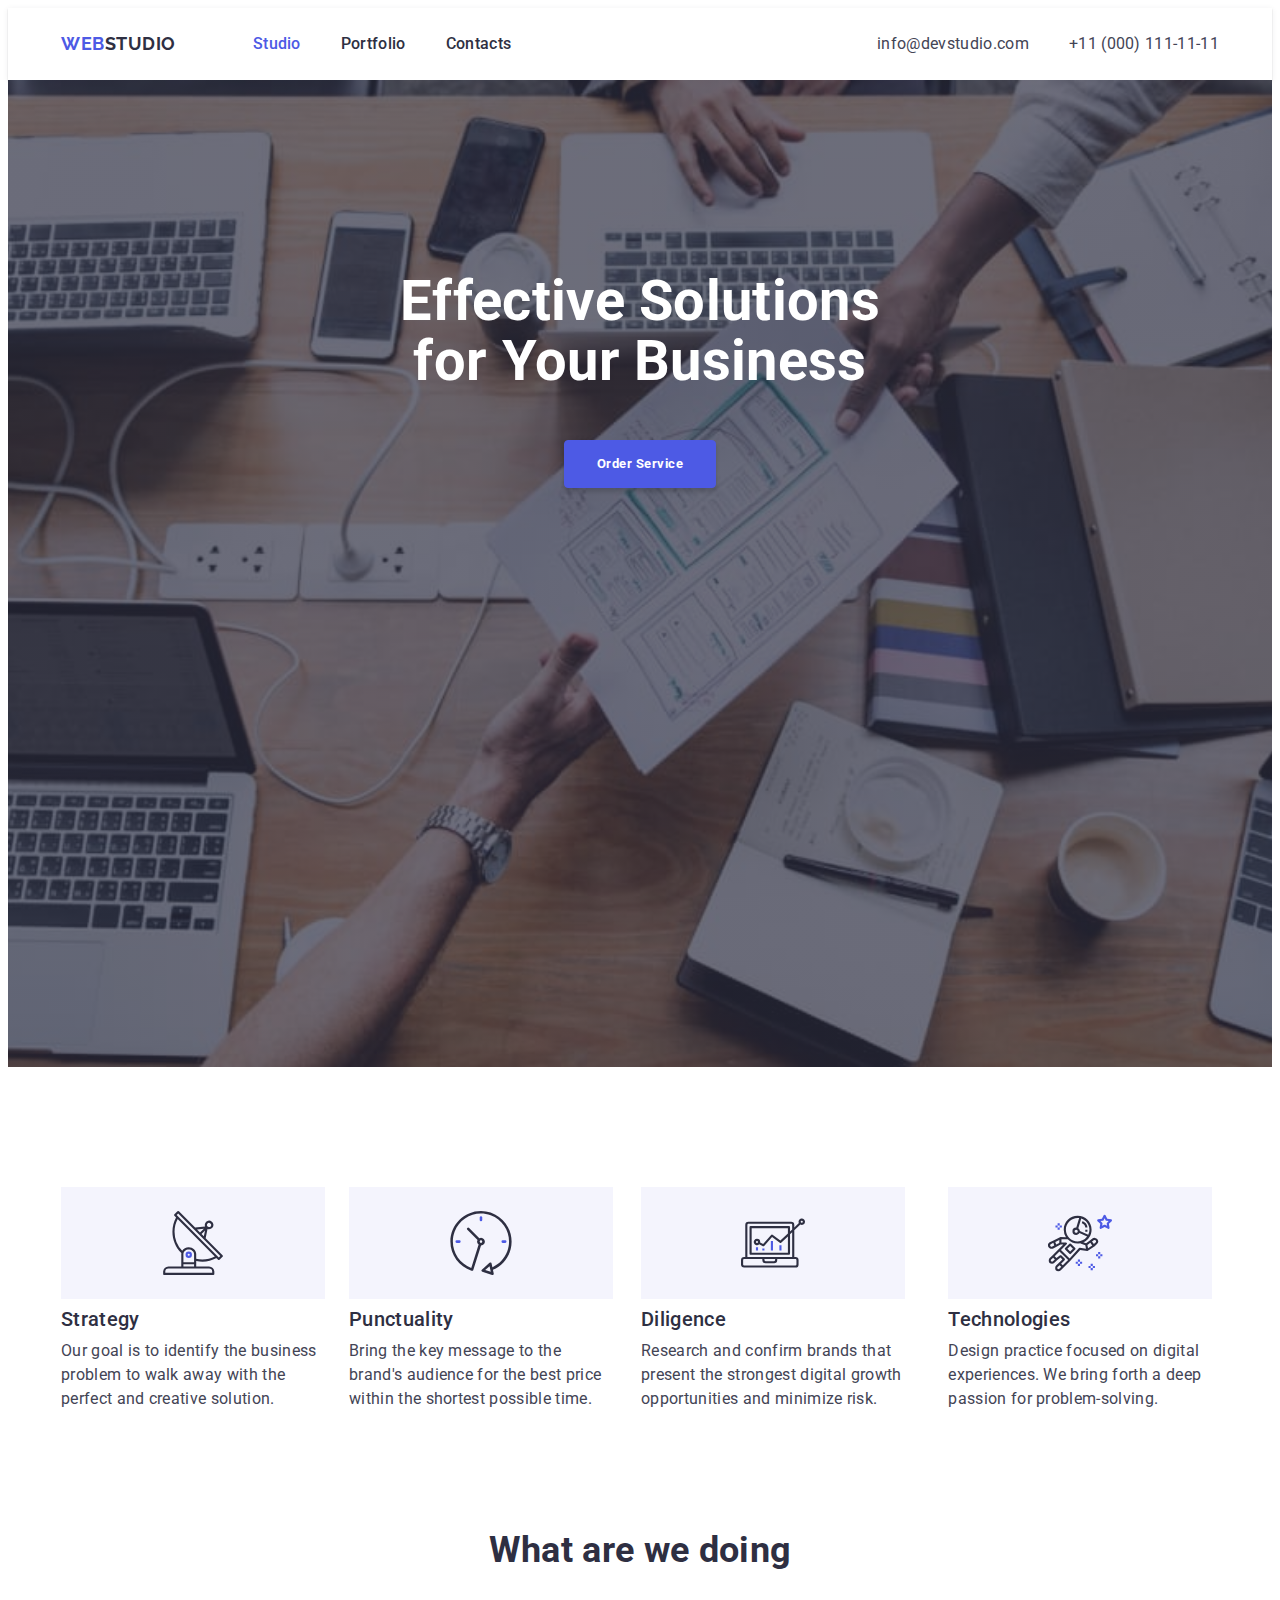
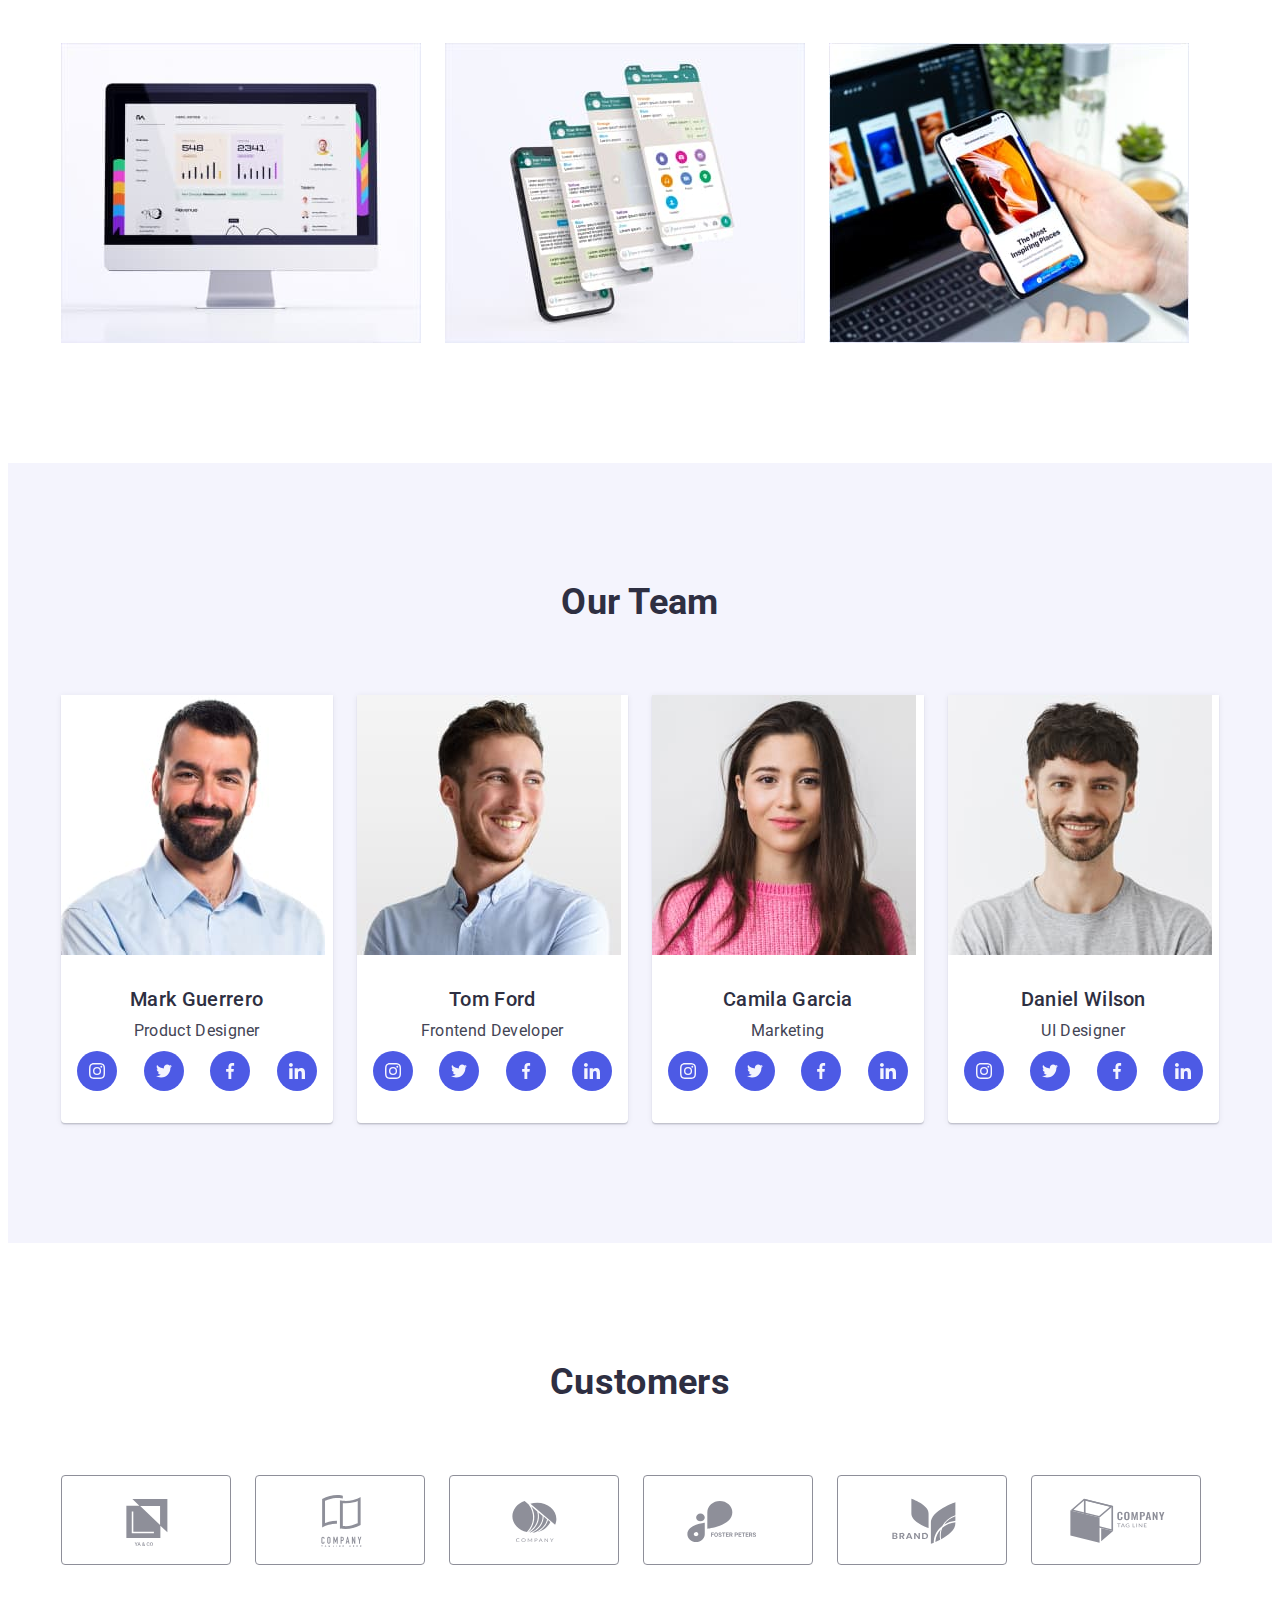
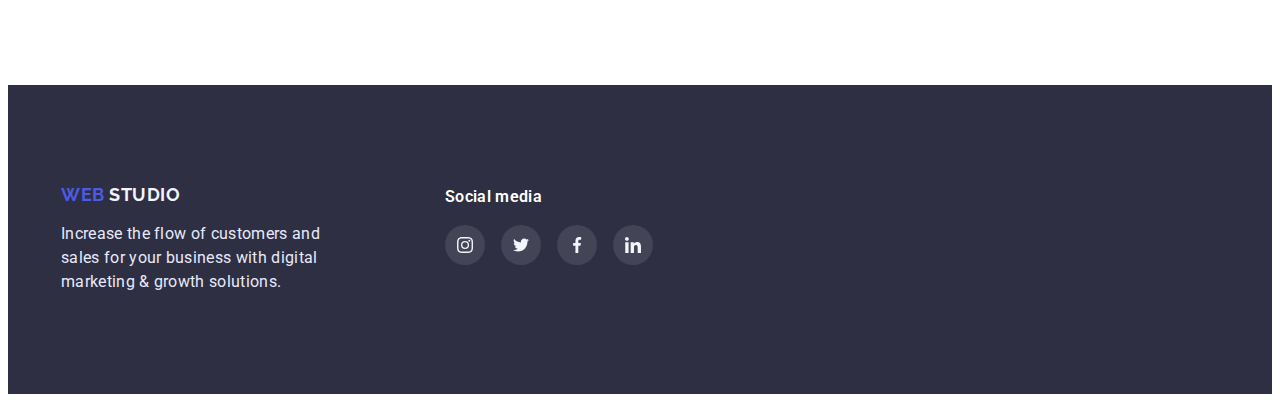
==== index.html @ c9c2a4c0 "Task-4" ====
<!DOCTYPE html>
<html lang="en">
  <head>
    <meta charset="UTF-8" />
    <meta http-equiv="X-UA-Compatible" content="IE=edge" />
    <meta name="viewport" content="width=device-width, initial-scale=1.0" />
    <title>Studio</title>
    <link rel="preconnect" href="https://fonts.googleapis.com" />
    <link rel="preconnect" href="https://fonts.gstatic.com" crossorigin />
    <link
      href="https://fonts.googleapis.com/css2?family=Raleway:wght@700&family=Roboto:wght@400;500;700;900&display=swap"
      rel="stylesheet"
    />
    <link
      rel="stylesheet"
      href="https://cdnjs.cloudflare.com/ajax/libs/modern-normalize/1.1.0/modern-normalize.min.css"
      integrity="sha512-wpPYUAdjBVSE4KJnH1VR1HeZfpl1ub8YT/NKx4PuQ5NmX2tKuGu6U/JRp5y+Y8XG2tV+wKQpNHVUX03MfMFn9Q=="
      crossorigin="anonymous"
      referrerpolicy="no-referrer"
    />
    <link rel="stylesheet" href="./css/styles.css" />
  </head>

  <body>
    <header class="header">
      <div class="container nav">
        <a class="logo" href="./index.html"
          ><span class="logo-web">WEB</span>STUDIO</a
        >

        <nav>
          <ul class="nav-list list">
            <li class="nav-list-item ">
              <a class="nav-link link current" href="./index.html">Studio</a>
            </li>
            <li class="nav-list-item">
              <a class="nav-link link" href="./portfolio.html">Portfolio</a>
            </li>
            <li class="nav-list-item">
              <a class="nav-link link" href="#">Contacts</a>
            </li>
          </ul>
        </nav>

        <ul class="contact-list list">
          <li class="contact-list-item">
            <a class="contact-link link" href="mailto:info@devstudio.com"
              >info@devstudio.com</a
            >
          </li>
          <li class="contact-list-item">
            <a class="contact-link link" href="tel:+110001111111"
              >+11 (000) 111-11-11</a
            >
          </li>
        </ul>
      </div>
    </header>

    <main>
      <!--Hero-->
      <section class="hero overlay">
        <h1 class="hero-title">Effective Solutions for Your Business</h1>
        <button class="hero-button" type="button">Order Service</button>
      </section>

      <!-- Features -->

      <section class="section features">
        <div class="container">
          <h2 class="section-title visually-hidden">Features</h2>
          <ul class="feature-list list">
            <li class="feature-list-item">
              <div class="feature-icon">
                <svg width="64" height="64">
                  <use href="./images/icons.svg#icon-antenna"></use>
                </svg>
              </div>

              <h3 class="feature-title">Strategy</h3>
              <p class="feature-text">
                Our goal is to identify the business problem to walk away with
                the perfect and creative solution.
              </p>
            </li>
            <li class="feature-list-item">
              <div class="feature-icon">
                <svg width="64" height="64">
                  <use href="./images/icons.svg#icon-clock"></use>
                </svg>
              </div>

              <h3 class="feature-title">Punctuality</h3>
              <p class="feature-text">
                Bring the key message to the brand's audience for the best price
                within the shortest possible time.
              </p>
            </li>
            <li class="feature-list-item">
              <div class="feature-icon">
                <svg width="64" height="64">
                  <use href="./images/icons.svg#icon-diagram"></use>
                </svg>
              </div>
              <h3 class="feature-title">Diligence</h3>
              <p class="feature-text">
                Research and confirm brands that present the strongest digital
                growth opportunities and minimize risk.
              </p>
            </li>
            <li class="feature-list-item">
              <div class="feature-icon">
                <svg width="64" height="64">
                  <use href="./images/icons.svg#icon-astronaut"></use>
                </svg>
              </div>
              <h3 class="feature-title">Technologies</h3>
              <p class="feature-text">
                Design practice focused on digital experiences. We bring forth a
                deep passion for problem-solving.
              </p>
            </li>
          </ul>
        </div>
      </section>

      <!-- Work -->

      <section class="section-no-pudding">
        <div class="container">
          <h2 class="section-title">What are we doing</h2>
          <ul class="list work-list">
            <li class="project-list-item">
              <img
                src="./images/computer.jpg"
                alt="computer monitor"
                width="360"
              />
            </li>
            <li class="project-list-item">
              <img
                src="./images/phone.jpg"
                alt="website pages on mobile phohe"
                width="360"
              />
            </li>

            <li class="project-list-item">
              <img
                src="./images/testing.jpg"
                alt="testing website on mobile phone"
                width="360"
              />
            </li>
          </ul>
        </div>
      </section>

      <!-- Team -->

      <section class="section team-bg">
        <div class="container">
          <h2 class="section-title">Our Team</h2>
          <ul class="list employee-list">
            <li class="employee-list-item">
              <img
                class="employee-photo"
                src="./images/mark.jpg"
                alt="Mark Guerrero"
                width="264"
              />
              <div class="card-text">
                <h3 class="employee-name">Mark Guerrero</h3>
                <p class="work-position">Product Designer</p>

                <ul class="employee-sm-list list">
                  <li class="employee-sm-item">
                    <a class="employee-sm-link" href="#" target="_blank", rel="noopener noreferrer">
                      <svg class="employee-sm-icon" width="16" height="16" >
                        <use
                          href="./images/icons.svg#icon-instagram"
                        ></use>
                      </svg>
                    </a>
                  </li>
                  <li class="employee-sm-item">
                    <a class="employee-sm-link" href="#" target="_blank", rel="noopener noreferrer">
                      <svg class="employee-sm-icon" width="16" height="16">
                        <use href="./images/icons.svg#icon-twitter"></use>
                      </svg>
                    </a>
                  </li>
                  <li class="employee-sm-item">
                    <a class="employee-sm-link" href="#" target="_blank", rel="noopener noreferrer">
                      <svg class="employee-sm-icon"  width="16" height="16">
                        <use
                          href="./images/icons.svg#icon-facebook"
                        ></use>
                      </svg>
                    </a>
                  </li>
                  <li class="employee-sm-item">
                    <a class="employee-sm-link" href="#" target="_blank", rel="noopener noreferrer">
                      <svg class="employee-sm-icon" width="16" height="16">
                        <use
                          href="./images/icons.svg#icon-linkedin"
                        ></use>
                      </svg>
                    </a>
                  </li>
                </ul>
              </div>
            </li>

            <li class="employee-list-item">
              <img
                class="employee-photo"
                src="./images/tom.jpg"
                alt="Tom Ford"
                width="264"
              />
              <div class="card-text">
                <h3 class="employee-name">Tom Ford</h3>
                <p class="work-position">Frontend Developer</p>

                <ul class="employee-sm-list list">
                  <li class="employee-sm-item">
                    <a class="employee-sm-link" href="#" target="_blank", rel="noopener noreferrer">
                      <svg class="employee-sm-icon" width="16" height="16" >
                        <use
                          href="./images/icons.svg#icon-instagram"
                        ></use>
                      </svg>
                    </a>
                  </li>
                  <li class="employee-sm-item">
                    <a class="employee-sm-link" href="#" target="_blank", rel="noopener noreferrer">
                      <svg class="employee-sm-icon" width="16" height="16">
                        <use href="./images/icons.svg#icon-twitter"></use>
                      </svg>
                    </a>
                  </li>
                  <li class="employee-sm-item">
                    <a class="employee-sm-link" href="#" target="_blank", rel="noopener noreferrer">
                      <svg class="employee-sm-icon" width="16" height="16" >
                        <use
                          href="./images/icons.svg#icon-facebook"
                        ></use>
                      </svg>
                    </a>
                  </li>
                  <li class="employee-sm-item">
                    <a class="employee-sm-link" href="#" target="_blank", rel="noopener noreferrer">
                      <svg class="employee-sm-icon" width="16" height="16">
                        <use
                          href="./images/icons.svg#icon-linkedin"
                        ></use>
                      </svg>
                    </a>
                  </li>
                </ul>
              </div>
            </li>

            <li class="employee-list-item">
              <img
                class="employee-photo"
                src="./images/camila.jpg"
                alt="Camila Garcia"
                width="264"
              />
              <div class="card-text">
                <h3 class="employee-name">Camila Garcia</h3>
                <p class="work-position">Marketing</p>

                <ul class="employee-sm-list list">
                  <li class="employee-sm-item">
                    <a class="employee-sm-link" href="#" target="_blank", rel="noopener noreferrer">
                      <svg class="employee-sm-icon" width="16" height="16" >
                        <use
                          href="./images/icons.svg#icon-instagram"
                        ></use>
                      </svg>
                    </a>
                  </li>
                  <li class="employee-sm-item">
                    <a class="employee-sm-link" href="#" target="_blank", rel="noopener noreferrer">
                      <svg class="employee-sm-icon" width="16" height="16">
                        <use href="./images/icons.svg#icon-twitter"></use>
                      </svg>
                    </a>
                  </li>
                  <li class="employee-sm-item">
                    <a class="employee-sm-link" href="#" target="_blank", rel="noopener noreferrer">
                      <svg class="employee-sm-icon"  width="16" height="16">
                        <use
                          href="./images/icons.svg#icon-facebook"
                        ></use>
                      </svg>
                    </a>
                  </li>
                  <li class="employee-sm-item">
                    <a class="employee-sm-link" href="#" target="_blank", rel="noopener noreferrer">
                      <svg class="employee-sm-icon" width="16" height="16">
                        <use
                          href="./images/icons.svg#icon-linkedin"
                        ></use>
                      </svg>
                    </a>
                  </li>
                </ul>
              </div>
            </li>

            <li class="employee-list-item">
              <img
                class="employee-photo"
                src="./images/daniel.jpg"
                alt="Daniel Wilson"
                width="264"
              />
              <div class="card-text">
                <h3 class="employee-name">Daniel Wilson</h3>
                <p class="work-position">UI Designer</p>

                <ul class="employee-sm-list list">
                  <li class="employee-sm-item">
                    <a class="employee-sm-link" href="#" target="_blank", rel="noopener noreferrer">
                      <svg class="employee-sm-icon" width="16" height="16">
                        <use
                          href="./images/icons.svg#icon-instagram"
                        ></use>
                      </svg>
                    </a>
                  </li>
                  <li class="employee-sm-item">
                    <a class="employee-sm-link" href="#" target="_blank", rel="noopener noreferrer">
                      <svg class="employee-sm-icon" width="16" height="16">
                        <use href="./images/icons.svg#icon-twitter"></use>
                      </svg>
                    </a>
                  </li>
                  <li class="employee-sm-item">
                    <a class="employee-sm-link" href="#" target="_blank", rel="noopener noreferrer">
                      <svg class="employee-sm-icon" width="16" height="16">
                        <use
                          href="./images/icons.svg#icon-facebook"
                        ></use>
                      </svg>
                    </a>
                  </li>
                  <li class="employee-sm-item">
                    <a class="employee-sm-link" href="#" target="_blank", rel="noopener noreferrer">
                      <svg class="employee-sm-icon" width="16" height="16">
                        <use
                          href="./images/icons.svg#icon-linkedin"
                        ></use>
                      </svg>
                    </a>
                  </li>
                </ul>
              </div>
            </li>
          </ul>
        </div>
      </section>

      <!-- Customers -->

      <section class="section">
        <div class="container">
          <h2 class="section-title">Customers</h2>

          <ul class="customers-list list">
            <li class="customers-list-item customer-one">
              <a class="customers-link link" href="#">
                <svg class="customers-icon" width="104" height="56">
                  <use href="./images/icons.svg#icon-logoyaco"></use>
                </svg>
              </a>
            </li>
            <li class="customers-list-item customer-two">
              <a class="customers-link link" href="#">
                <svg class="customers-icon" width="104" height="56">
                  <use href="./images/icons.svg#icon-logotagline"></use>
                </svg>
              </a>
            </li>
            <li class="customers-list-item customer-three">
              <a class="customers-link link" href="#">
                <svg class="customers-icon" width="104" height="56">
                  <use href="./images/icons.svg#icon-logocompany"></use>
                </svg>
              </a>
            </li>
            <li class="customers-list-item customer-four">
              <a class="customers-link link" href="#">
                <svg class="customers-icon" width="104" height="56">
                  <use href="./images/icons.svg#icon-logofoster"></use>
                </svg>
              </a>
            </li>
            <li class="customers-list-item customer-five">
              <a class="customers-link link" href="#">
                <svg class="customers-icon" width="104" height="56">
                  <use href="./images/icons.svg#icon-logobrand"></use>
                </svg>
              </a>
            </li>
            <li class="customers-list-item customer-six">
              <a class="customers-link link" href="#">
                <svg class="customers-icon" width="104" height="56">
                  <use href="./images/icons.svg#icon-logocomtag"></use>
                </svg>
              </a>
            </li>
          </ul>
        </div>
      </section>
    </main>

    <!-- Footer -->

    <footer class="footer-section">
      <div class="container footer">
        <div class="footer-main-side">
          <a class="logo footer-logo" href="./index.html">
            <span class="logo-web">WEB</span> STUDIO</a
          >
          <p class="footer-text">
            Increase the flow of customers and sales for your business with
            digital marketing &#x26; growth solutions.
          </p>
        </div>

        <div>
          <p class="footer-sm-title">Social media</p>

          <ul class="footer-sm-list list">
            <li class="footer-sm">
              <a class="footer-sm-link link" href="#" target="_blank", rel="noopener noreferrer">
                <svg class="footer-sm-icon" width="16" height="16" >
                  <use
                    href="./images/icons.svg#icon-instagram"
                  ></use>
                </svg>
              </a>
            </li>
            <li class="footer-sm">
              <a class="footer-sm-link link" href="#" target="_blank", rel="noopener noreferrer">
                <svg class="footer-sm-icon" width="16" height="16">
                  <use href="./images/icons.svg#icon-twitter"></use>
                </svg>
              </a>
            </li>
            <li class="footer-sm">
              <a class="footer-sm-link link" href="#" target="_blank", rel="noopener noreferrer">
                <svg class="footer-sm-icon" width="16" height="16" >
                  <use
                    href="./images/icons.svg#icon-facebook"
                  ></use>
                </svg>
              </a>
            </li>
            <li class="footer-sm">
              <a class="footer-sm-link link" href="#" target="_blank", rel="noopener noreferrer">
                <svg class="footer-sm-icon" width="16" height="16">
                  <use
                    href="./images/icons.svg#icon-linkedin"
                  ></use>
                </svg>
              </a>
            </li>
          </ul>
        </div>
      </div>
    </footer>
  </body>
</html>
---- css/styles.css ----
.visually-hidden {
  position: absolute;
  width: 1px;
  height: 1px;
  margin: -1px;
  border: 0;
  padding: 0;

  white-space: nowrap;
  clip-path: inset(100%);
  clip: rect(0 0 0 0);
  overflow: hidden;
}
:root {
  --color-background-primary: #ffffff;
  --color-bg-hero-footer: #2e2f42;
  --color-bg-secondary: #f4f4fd;
  --color-logo-main: #2e2f42;
  --color-logo-secondary: #f4f4fd;
  --color-accent: #4d5ae5;
  --color-accent-active: #404bbf;
  --color-portfolio-button: #f4f4fd;
  --color-portfolio-button-border: #e7e9fc;
  --color-text-main: #434455;
  --color-text-invert: #fff;
  --color-headings: #2e2f42;
  --color-hero-title: #fff;
  --color-text-footer: #e7e9fc;
  --color-icon: #8e8f99;
  --color-sm-hover: #31D0AA;
  --card-shadow: 0px 1px 6px rgba(46, 47, 66, 0.08);
  --filer-btn-hover-shadow: 0px 3px 1px rgba(0, 0, 0, 0.1),
    0px 2px 1px rgba(0, 0, 0, 0.08), 0px 2px 2px rgba(0, 0, 0, 0.12);
  --main-shadow: 0px 1px 6px rgba(46, 47, 66, 0.08),
    0px 1px 1px rgba(46, 47, 66, 0.16), 0px 2px 1px rgba(46, 47, 66, 0.08);

  /* --primary-brand: #4D5AE5; IRIS
--dark:#2E2F42; NAVY BLUE
--success:#31D0AA;*GREEN
--text: #434455; SLATE
--subtle-text: #8E8F99; LIGHT SLATE
--accent: #E7E9FC; cornflower
--light: #F4F4FD; CLOUD */
}

body {
  background-color: var(--color-background-primary);
  color: var(--color-text-main);

  font-family: "Roboto", sans-serif;
  font-size: 16px;
  letter-spacing: 0.02em;
}
h1,
h2,
h3,
h4,
p,
ul {
  margin: 0;
  padding: 0;
}
img {
  display: block;
}
.list {
  list-style: none;
}
.link {
  text-decoration: none;
}
.container {
  margin-left: auto;
  margin-right: auto;
  width: 1158px;
  padding-left: 15px;
  padding-right: 15px;

  /* outline: 2px solid red;; */
}
.section {
  padding-top: 120px;
  padding-bottom: 120px;
}
.section-no-pudding {
  padding-top: 0;
  padding-bottom: 120px;
}

/* ___________________HEADER____________________ */
.header {
  box-shadow: var(--main-shadow);
}
.logo {
  display: block;

  text-decoration: none;
  text-transform: uppercase;
  font-family: "Raleway", sans-serif;
  color: var(--color-logo-main);
  font-weight: 700;
  font-size: 18px;
  line-height: 1.33;
  letter-spacing: 0.03em;
}
.logo-web {
  color: var(--color-accent);
}
/* ____________________NAV_____________________ */
.nav {
  display: flex;
  align-items: center;
}
.nav-list {
  display: flex;
  margin-left: 77px;
}
.contact-list {
  display: flex;
  margin-left: auto;
}
.nav-link,
.contact-link,
.logo {
  padding-top: 24px;
  padding-bottom: 24px;
}
.nav-list-item + .nav-list-item,
.contact-list-item + .contact-list-item {
  margin-left: 40px;
}
.nav-link {
  display: block;

  font-weight: 500;
  line-height: 1.5;
  letter-spacing: 0.02em;

  color: var(--color-logo-main);
}
.nav-link:hover,
.nav-link:focus {
  color: var(--color-text-main);
}
.nav-link:active {
  color: var(--color-accent);
}

.contact-link {
  display: block;

  color: var(--color-text-main);
  line-height: 1.5;
}
.contact-link:hover,
.contact-link:focus {
  color: var(--color-accent);
}
.current {
  color: var(--color-accent);
}
/*___________________HERO_____________________*/
.hero {
  /* background-color: var(--color-bg-hero-footer); */
  text-align: center;
  padding-top: 192px;
  padding-bottom: 192px;
}
.overlay {
  max-width: 1440px;
  min-height: 603px;
  margin-left: auto;
  margin-right: auto;
  background-image: linear-gradient(
      to right,
      rgba(46, 47, 66, 0.7),
      rgba(46, 47, 66, 0.7)
    ),
    url(../images/herobg.jpg);
  background-size: cover;
  background-repeat: no-repeat;
  background-position: center;
}

.hero-title {
  margin-bottom: 48px;
  max-width: 492px;
  margin-right: auto;
  margin-left: auto;

  color: var(--color-hero-title);
  font-weight: 700;
  font-size: 56px;
  line-height: 1.07;
}
.hero-button {
  display: inline-block;
  padding: 16px 32px;
  min-width: 106px;
  border-radius: 4px;
  border: 1px solid var(--color-accent);

  font-family: "Roboto", sans-serif;
  font-weight: 700;
  line-height: 1.07;
  letter-spacing: 0.04em;

  background-color: var(--color-accent);
  color: var(--color-text-invert);

  box-shadow: 0px 4px 4px rgba(0, 0, 0, 0.15);

  cursor: pointer;
}

.hero-button:hover {
  box-shadow: var(--main-shadow);
}
.hero-button:active {
  background-color: var(--color-accent-active);
  border: 1px solid var(--color-accent-active);
}

/*__________________FEATURES________________________*/

.section-title {
  margin-bottom: 72px;

  font-size: 36px;
  line-height: 1.11;
  text-align: center;

  color: var(--color-headings);
}
.feature-title,
.employee-name,
.project-name {
  margin-bottom: 8px;

  font-size: 20px;
  font-weight: 500;
  line-height: 1.2;
  color: var(--color-headings);
}
.feature-text,
.work-position,
.project-type {
  line-height: 1.5;
  margin-bottom: 0;
}
.feature-list {
  display: flex;
}
.feature-list-item:not(:last-child) {
  margin-right: 24px;
}

.feature-icon {
  display: flex;
  background-color: var(--color-bg-secondary);
  height: 112px;
  width: 264px;
  justify-content: center;
  align-items: center;
  margin-bottom: 8px;
}

/* _____________________________WORK_____________________________ */

.work-list {
  display: flex;
  margin-left: auto;
  margin-right: auto;
}
.project-list-item:not(:last-child) {
  margin-right: 24px;
}

/*_____________________________OUR TEAM_____________________________*/

.team-bg {
  background-color: var(--color-bg-secondary);
}
.employee-list-item {
  background-color: var(--color-background-primary);
  margin-left: 24px;

  box-shadow: var(--main-shadow);
  border-radius: 0px 0px 4px 4px;
  overflow: hidden;
}
.employee-list {
  display: flex;
  flex-wrap: wrap;

  margin-top: -48px;
  margin-left: -24px;
}
.employee-list-item {
  flex-basis: calc(100% / 4 - 24px);
  margin-top: 48px;
  margin-left: 24px;
}
.employee-photo {
  display: block;
  max-width: 100%;
  height: auto;
}
.card-text {
  text-align: center;
  padding-top: 32px;
}
.work-position {
  margin-bottom: 8px;
}
.employee-sm-list {
  padding-left: 16px;
  padding-right: 16px;
  padding-bottom: 32px;
  display: flex;
  justify-content: space-between;
}

.employee-sm-link {
  display: flex;
  width: 40px;
  height: 40px;
  background-color: var(--color-accent);
  border-radius: 50%;
  background-repeat: no-repeat;
  justify-content: center;
  align-items: center;
}


/*__________________________CUSTOMERS_____________________________*/

.customers-list {
  display: flex;
  flex-wrap: wrap;
  margin-left: -24px;
  margin-top: -24px;
}
.customers-list-item {
  flex-basis: (100% / 6 - 24px);
  margin-left: 24px;
  margin-top: 24px;
}
.customers-link {
  display: flex;
  width: 168px;
  height: 88px;
  justify-content: center;
  align-items: center;
  fill: var(--color-icon);
  border: 1px solid var(--color-icon);
  border-radius: 4px;
}
.customers-link:hover {
  border: 1px solid var(--color-accent);

}
.customers-link:hover .customers-icon {
  fill: var(--color-accent);
}

/*_____________________________FOOTER_____________________________*/
.footer-section {
  background-color: var(--color-bg-hero-footer);
  padding-top: 100px;
  padding-bottom: 100px;
}
.footer {
  display: flex;
}
.footer-main-side {
  margin-right: 120px;
}
.footer-logo {
  display: inline-block;
  padding-top: 0;
  padding-bottom: 0;
  margin-bottom: 16px;

  color: var(--color-logo-secondary);
  line-height: 1.16;
}
.footer-text {
  width: 264px;
  color: var(--color-text-footer);
  line-height: 1.5;
}
.footer-sm-title {
  margin-bottom: 16px;

  font-weight: 600;
  line-height: 1.5;
  color: var(--color-text-invert);
}
.footer-sm-list {
  display: flex;
  gap: 16px;
}
.footer-sm-link {
    display: flex;
  height: 40px;
  width: 40px;
  background-color: rgba(255, 255, 255, 0.1);

  justify-content: center;
  align-items: center;

  border-radius: 50%;
}
.footer-sm-link:hover,
.footer-sm-link:focus {
  background-color: var(--color-sm-hover);
  fill:#404bbf
}
.footer-sm-icon {
  fill: currentColor;
}

/* _____________________________PORTFOLIO_____________________________*/

.project-filter {
  display: flex;
  justify-content: center;
  margin-bottom: 72px;
}

.project-filter-button {
  display: inline-block;
  padding: 12px 24px;
  text-align: center;

  font-family: "Roboto", sans-serif;
  font-size: 16px;
  font-weight: 500;
  line-height: 1.5;

  border-radius: 4px;
  border: 1px solid var(--color-portfolio-button-border);
  background-color: var(--color-portfolio-button);
  color: var(--color-accent);

  cursor: pointer;
}
.project-filter-button:hover,
.project-filter-button:focus {
  background-color: var(--color-accent);
  color: var(--color-text-invert);
  border: 1px solid var(--color-accent);

  box-shadow: var(--filer-btn-hover-shadow);
}
.filter-list-item + .filter-list-item {
  margin-left: 24px;
}

.card-set {
  display: flex;
  flex-wrap: wrap;
  margin-top: -48px;
  margin-left: -24px;
}
.card-item {
  flex-basis: calc(100% / 3 - 24px);
  margin-top: 48px;
  margin-left: 24px;

  background-color: var(--color-background-primary);
}
.project-card {
  display: block;
  box-shadow: var(--card-shadow);
}
.project-card:hover,
.project-card:focus {
  box-shadow: var(--main-shadow);
}
.card-thumb img {
  max-width: 100%;
  height: auto;
}
.card-content {
  padding-top: 32px;
  padding-bottom: 32px;
  padding-left: 16px;

  border: 0.5px solid var(--color-portfolio-button);
  border-top: transparent;
}

.project-name {
  text-decoration: none;
}
.project-type {
  color: var(--color-text-main);
}
.portfolio-section {
  padding-top: 96px;
  padding-bottom: 120px;
}
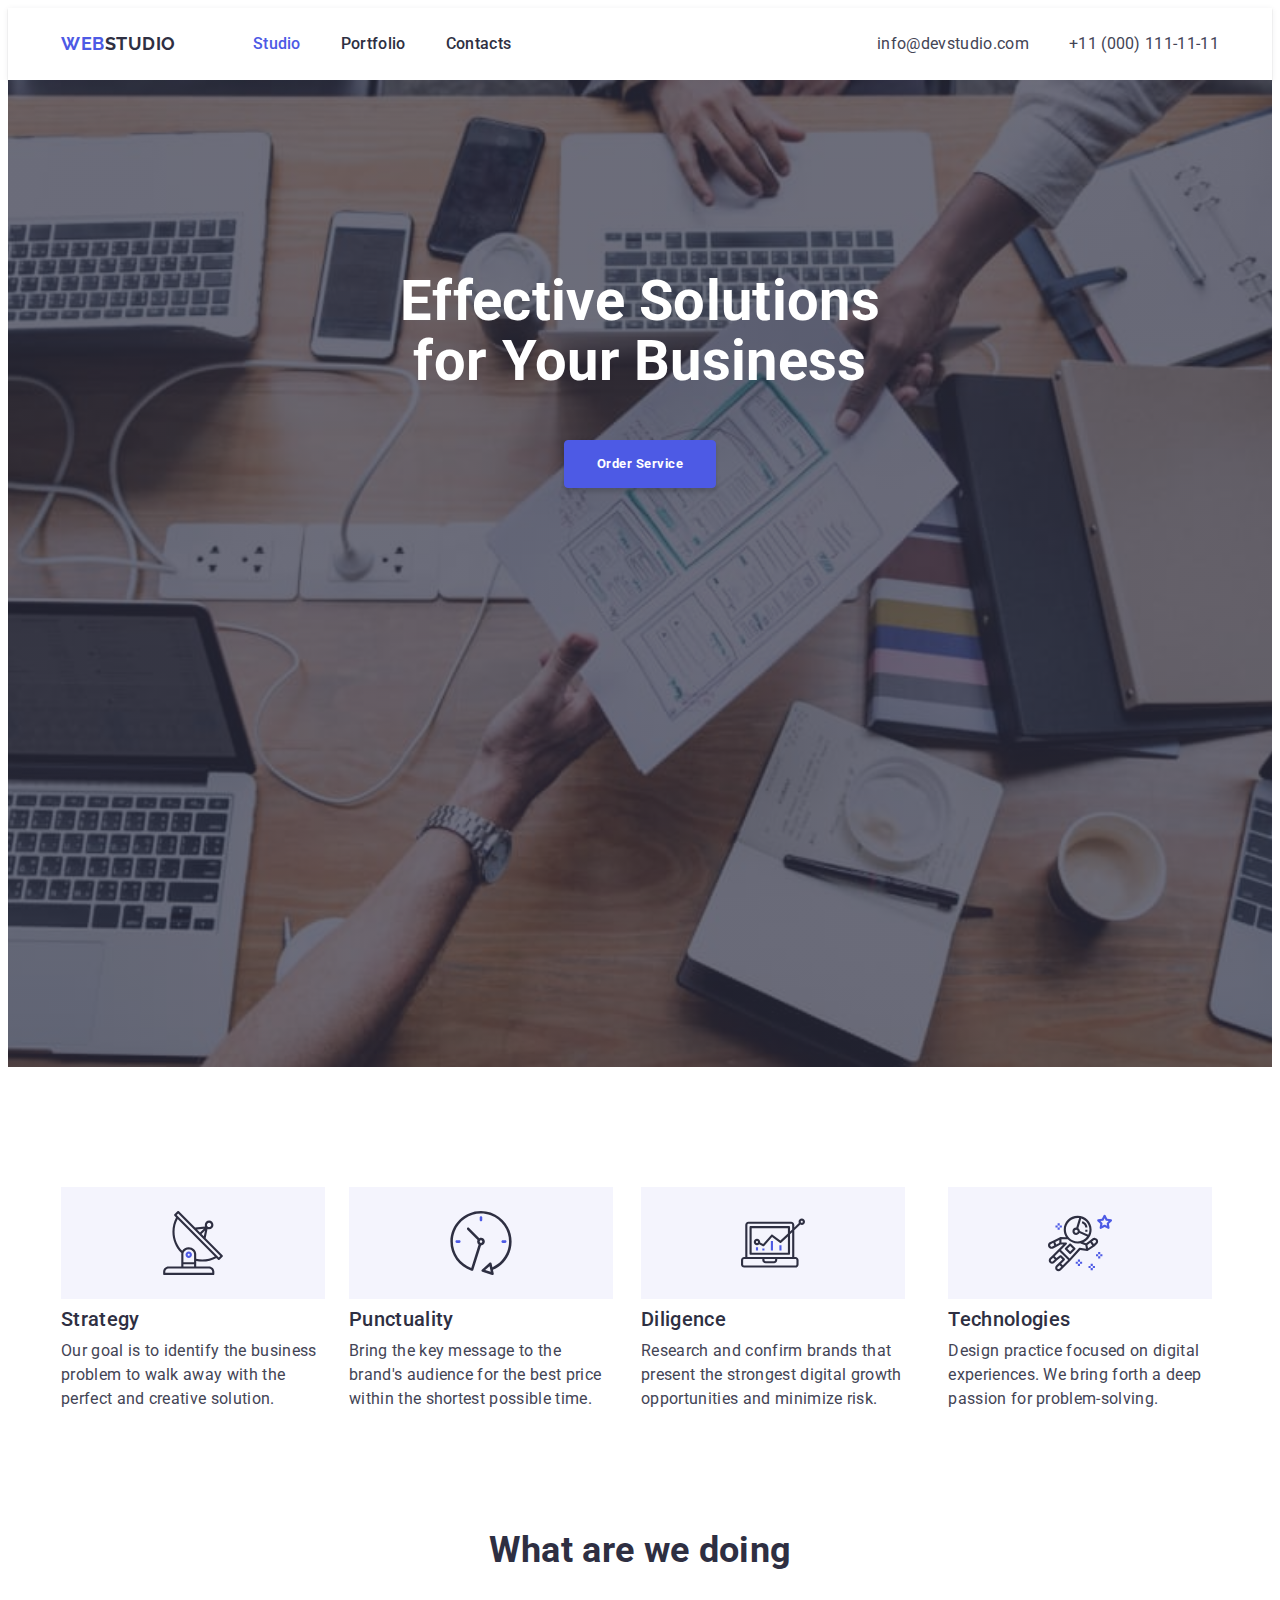
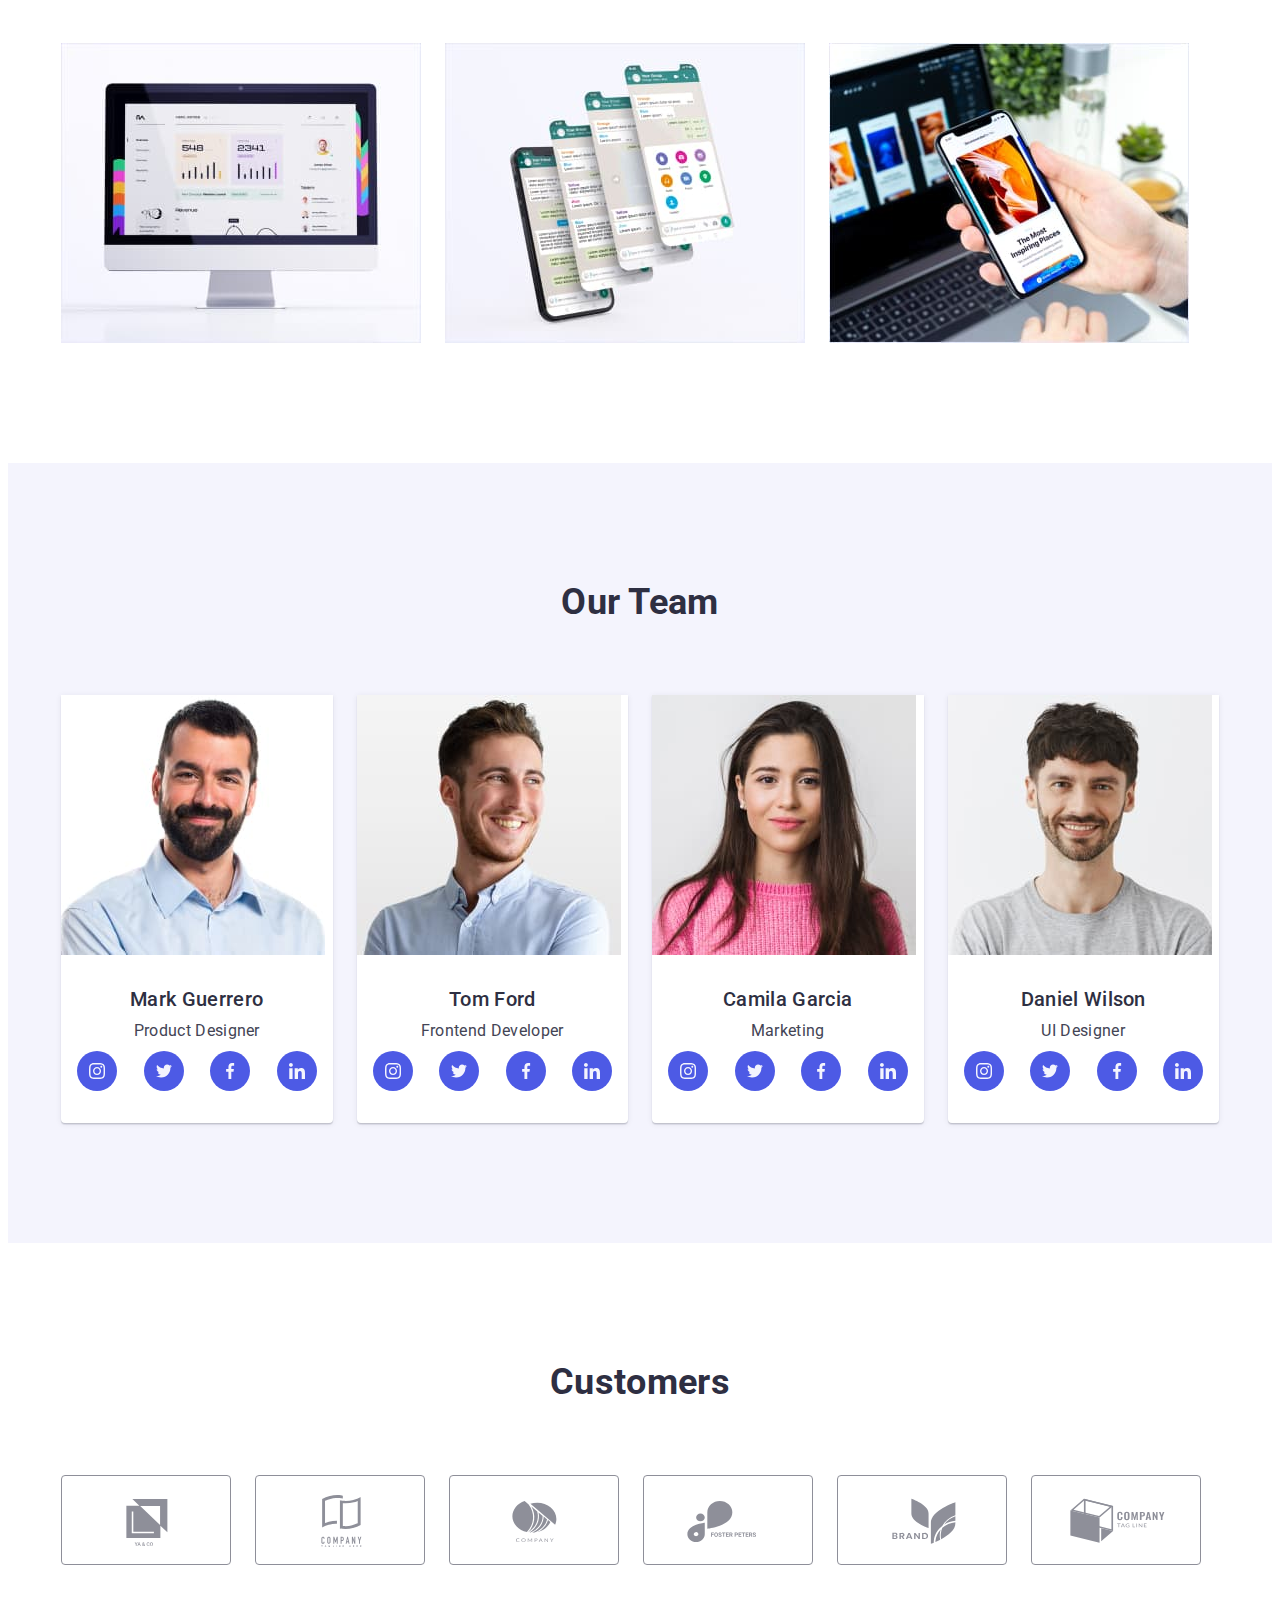
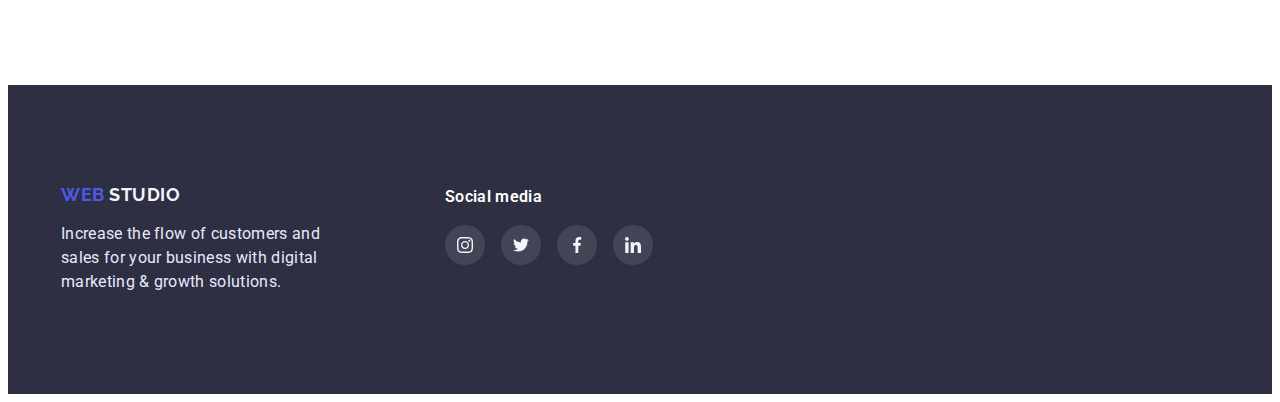
==== commit d4f70292: "Task-4" ====
--- a/index.html
+++ b/index.html
@@ -24,13 +24,11 @@
   <body>
     <header class="header">
       <div class="container nav">
-        <a class="logo" href="./index.html"
-          ><span class="logo-web">WEB</span>STUDIO</a
-        >
+        <a class="logo" href="./index.html"><span class="logo-web">WEB</span>STUDIO</a>
 
         <nav>
           <ul class="nav-list list">
-            <li class="nav-list-item ">
+            <li class="nav-list-item">
               <a class="nav-link link current" href="./index.html">Studio</a>
             </li>
             <li class="nav-list-item">
@@ -45,13 +43,11 @@
         <ul class="contact-list list">
           <li class="contact-list-item">
             <a class="contact-link link" href="mailto:info@devstudio.com"
-              >info@devstudio.com</a
-            >
+              >info@devstudio.com</a>
           </li>
           <li class="contact-list-item">
             <a class="contact-link link" href="tel:+110001111111"
-              >+11 (000) 111-11-11</a
-            >
+              >+11 (000) 111-11-11</a>
           </li>
         </ul>
       </div>
@@ -175,36 +171,50 @@
 
                 <ul class="employee-sm-list list">
                   <li class="employee-sm-item">
-                    <a class="employee-sm-link" href="#" target="_blank", rel="noopener noreferrer">
-                      <svg class="employee-sm-icon" width="16" height="16" >
-                        <use
-                          href="./images/icons.svg#icon-instagram"
-                        ></use>
-                      </svg>
-                    </a>
-                  </li>
-                  <li class="employee-sm-item">
-                    <a class="employee-sm-link" href="#" target="_blank", rel="noopener noreferrer">
+                    <a
+                      class="employee-sm-link"
+                      href="#"
+                      target="_blank"
+                      rel="noopener noreferrer"
+                    >
+                      <svg class="employee-sm-icon" width="16" height="16">
+                        <use href="./images/icons.svg#icon-instagram"></use>
+                      </svg>
+                    </a>
+                  </li>
+                  <li class="employee-sm-item">
+                    <a
+                      class="employee-sm-link"
+                      href="#"
+                      target="_blank"
+                      rel="noopener noreferrer"
+                    >
                       <svg class="employee-sm-icon" width="16" height="16">
                         <use href="./images/icons.svg#icon-twitter"></use>
                       </svg>
                     </a>
                   </li>
                   <li class="employee-sm-item">
-                    <a class="employee-sm-link" href="#" target="_blank", rel="noopener noreferrer">
-                      <svg class="employee-sm-icon"  width="16" height="16">
-                        <use
-                          href="./images/icons.svg#icon-facebook"
-                        ></use>
-                      </svg>
-                    </a>
-                  </li>
-                  <li class="employee-sm-item">
-                    <a class="employee-sm-link" href="#" target="_blank", rel="noopener noreferrer">
-                      <svg class="employee-sm-icon" width="16" height="16">
-                        <use
-                          href="./images/icons.svg#icon-linkedin"
-                        ></use>
+                    <a
+                      class="employee-sm-link"
+                      href="#"
+                      target="_blank"
+                      rel="noopener noreferrer"
+                    >
+                      <svg class="employee-sm-icon" width="16" height="16">
+                        <use href="./images/icons.svg#icon-facebook"></use>
+                      </svg>
+                    </a>
+                  </li>
+                  <li class="employee-sm-item">
+                    <a
+                      class="employee-sm-link"
+                      href="#"
+                      target="_blank"
+                      rel="noopener noreferrer"
+                    >
+                      <svg class="employee-sm-icon" width="16" height="16">
+                        <use href="./images/icons.svg#icon-linkedin"></use>
                       </svg>
                     </a>
                   </li>
@@ -225,36 +235,50 @@
 
                 <ul class="employee-sm-list list">
                   <li class="employee-sm-item">
-                    <a class="employee-sm-link" href="#" target="_blank", rel="noopener noreferrer">
-                      <svg class="employee-sm-icon" width="16" height="16" >
-                        <use
-                          href="./images/icons.svg#icon-instagram"
-                        ></use>
-                      </svg>
-                    </a>
-                  </li>
-                  <li class="employee-sm-item">
-                    <a class="employee-sm-link" href="#" target="_blank", rel="noopener noreferrer">
+                    <a
+                      class="employee-sm-link"
+                      href="#"
+                      target="_blank"
+                      rel="noopener noreferrer"
+                    >
+                      <svg class="employee-sm-icon" width="16" height="16">
+                        <use href="./images/icons.svg#icon-instagram"></use>
+                      </svg>
+                    </a>
+                  </li>
+                  <li class="employee-sm-item">
+                    <a
+                      class="employee-sm-link"
+                      href="#"
+                      target="_blank"
+                      rel="noopener noreferrer"
+                    >
                       <svg class="employee-sm-icon" width="16" height="16">
                         <use href="./images/icons.svg#icon-twitter"></use>
                       </svg>
                     </a>
                   </li>
                   <li class="employee-sm-item">
-                    <a class="employee-sm-link" href="#" target="_blank", rel="noopener noreferrer">
-                      <svg class="employee-sm-icon" width="16" height="16" >
-                        <use
-                          href="./images/icons.svg#icon-facebook"
-                        ></use>
-                      </svg>
-                    </a>
-                  </li>
-                  <li class="employee-sm-item">
-                    <a class="employee-sm-link" href="#" target="_blank", rel="noopener noreferrer">
-                      <svg class="employee-sm-icon" width="16" height="16">
-                        <use
-                          href="./images/icons.svg#icon-linkedin"
-                        ></use>
+                    <a
+                      class="employee-sm-link"
+                      href="#"
+                      target="_blank"
+                      rel="noopener noreferrer"
+                    >
+                      <svg class="employee-sm-icon" width="16" height="16">
+                        <use href="./images/icons.svg#icon-facebook"></use>
+                      </svg>
+                    </a>
+                  </li>
+                  <li class="employee-sm-item">
+                    <a
+                      class="employee-sm-link"
+                      href="#"
+                      target="_blank"
+                      rel="noopener noreferrer"
+                    >
+                      <svg class="employee-sm-icon" width="16" height="16">
+                        <use href="./images/icons.svg#icon-linkedin"></use>
                       </svg>
                     </a>
                   </li>
@@ -275,36 +299,50 @@
 
                 <ul class="employee-sm-list list">
                   <li class="employee-sm-item">
-                    <a class="employee-sm-link" href="#" target="_blank", rel="noopener noreferrer">
-                      <svg class="employee-sm-icon" width="16" height="16" >
-                        <use
-                          href="./images/icons.svg#icon-instagram"
-                        ></use>
-                      </svg>
-                    </a>
-                  </li>
-                  <li class="employee-sm-item">
-                    <a class="employee-sm-link" href="#" target="_blank", rel="noopener noreferrer">
+                    <a
+                      class="employee-sm-link"
+                      href="#"
+                      target="_blank"
+                      rel="noopener noreferrer"
+                    >
+                      <svg class="employee-sm-icon" width="16" height="16">
+                        <use href="./images/icons.svg#icon-instagram"></use>
+                      </svg>
+                    </a>
+                  </li>
+                  <li class="employee-sm-item">
+                    <a
+                      class="employee-sm-link"
+                      href="#"
+                      target="_blank"
+                      rel="noopener noreferrer"
+                    >
                       <svg class="employee-sm-icon" width="16" height="16">
                         <use href="./images/icons.svg#icon-twitter"></use>
                       </svg>
                     </a>
                   </li>
                   <li class="employee-sm-item">
-                    <a class="employee-sm-link" href="#" target="_blank", rel="noopener noreferrer">
-                      <svg class="employee-sm-icon"  width="16" height="16">
-                        <use
-                          href="./images/icons.svg#icon-facebook"
-                        ></use>
-                      </svg>
-                    </a>
-                  </li>
-                  <li class="employee-sm-item">
-                    <a class="employee-sm-link" href="#" target="_blank", rel="noopener noreferrer">
-                      <svg class="employee-sm-icon" width="16" height="16">
-                        <use
-                          href="./images/icons.svg#icon-linkedin"
-                        ></use>
+                    <a
+                      class="employee-sm-link"
+                      href="#"
+                      target="_blank"
+                      rel="noopener noreferrer"
+                    >
+                      <svg class="employee-sm-icon" width="16" height="16">
+                        <use href="./images/icons.svg#icon-facebook"></use>
+                      </svg>
+                    </a>
+                  </li>
+                  <li class="employee-sm-item">
+                    <a
+                      class="employee-sm-link"
+                      href="#"
+                      target="_blank"
+                      rel="noopener noreferrer"
+                    >
+                      <svg class="employee-sm-icon" width="16" height="16">
+                        <use href="./images/icons.svg#icon-linkedin"></use>
                       </svg>
                     </a>
                   </li>
@@ -325,36 +363,50 @@
 
                 <ul class="employee-sm-list list">
                   <li class="employee-sm-item">
-                    <a class="employee-sm-link" href="#" target="_blank", rel="noopener noreferrer">
-                      <svg class="employee-sm-icon" width="16" height="16">
-                        <use
-                          href="./images/icons.svg#icon-instagram"
-                        ></use>
-                      </svg>
-                    </a>
-                  </li>
-                  <li class="employee-sm-item">
-                    <a class="employee-sm-link" href="#" target="_blank", rel="noopener noreferrer">
+                    <a
+                      class="employee-sm-link"
+                      href="#"
+                      target="_blank"
+                      rel="noopener noreferrer"
+                    >
+                      <svg class="employee-sm-icon" width="16" height="16">
+                        <use href="./images/icons.svg#icon-instagram"></use>
+                      </svg>
+                    </a>
+                  </li>
+                  <li class="employee-sm-item">
+                    <a
+                      class="employee-sm-link"
+                      href="#"
+                      target="_blank"
+                      rel="noopener noreferrer"
+                    >
                       <svg class="employee-sm-icon" width="16" height="16">
                         <use href="./images/icons.svg#icon-twitter"></use>
                       </svg>
                     </a>
                   </li>
                   <li class="employee-sm-item">
-                    <a class="employee-sm-link" href="#" target="_blank", rel="noopener noreferrer">
-                      <svg class="employee-sm-icon" width="16" height="16">
-                        <use
-                          href="./images/icons.svg#icon-facebook"
-                        ></use>
-                      </svg>
-                    </a>
-                  </li>
-                  <li class="employee-sm-item">
-                    <a class="employee-sm-link" href="#" target="_blank", rel="noopener noreferrer">
-                      <svg class="employee-sm-icon" width="16" height="16">
-                        <use
-                          href="./images/icons.svg#icon-linkedin"
-                        ></use>
+                    <a
+                      class="employee-sm-link"
+                      href="#"
+                      target="_blank"
+                      rel="noopener noreferrer"
+                    >
+                      <svg class="employee-sm-icon" width="16" height="16">
+                        <use href="./images/icons.svg#icon-facebook"></use>
+                      </svg>
+                    </a>
+                  </li>
+                  <li class="employee-sm-item">
+                    <a
+                      class="employee-sm-link"
+                      href="#"
+                      target="_blank"
+                      rel="noopener noreferrer"
+                    >
+                      <svg class="employee-sm-icon" width="16" height="16">
+                        <use href="./images/icons.svg#icon-linkedin"></use>
                       </svg>
                     </a>
                   </li>
@@ -425,8 +477,7 @@
       <div class="container footer">
         <div class="footer-main-side">
           <a class="logo footer-logo" href="./index.html">
-            <span class="logo-web">WEB</span> STUDIO</a
-          >
+            <span class="logo-web">WEB</span> STUDIO</a>
           <p class="footer-text">
             Increase the flow of customers and sales for your business with
             digital marketing &#x26; growth solutions.
@@ -438,36 +489,30 @@
 
           <ul class="footer-sm-list list">
             <li class="footer-sm">
-              <a class="footer-sm-link link" href="#" target="_blank", rel="noopener noreferrer">
-                <svg class="footer-sm-icon" width="16" height="16" >
-                  <use
-                    href="./images/icons.svg#icon-instagram"
-                  ></use>
+              <a class="footer-sm-link link" href="#" target="_blank" rel="noopener noreferrer">
+                <svg class="footer-sm-icon" width="16" height="16">
+                  <use href="./images/icons.svg#icon-instagram"></use>
                 </svg>
               </a>
             </li>
             <li class="footer-sm">
-              <a class="footer-sm-link link" href="#" target="_blank", rel="noopener noreferrer">
+              <a class="footer-sm-link link" href="#" target="_blank" rel="noopener noreferrer">
                 <svg class="footer-sm-icon" width="16" height="16">
                   <use href="./images/icons.svg#icon-twitter"></use>
                 </svg>
               </a>
             </li>
             <li class="footer-sm">
-              <a class="footer-sm-link link" href="#" target="_blank", rel="noopener noreferrer">
-                <svg class="footer-sm-icon" width="16" height="16" >
-                  <use
-                    href="./images/icons.svg#icon-facebook"
-                  ></use>
+              <a class="footer-sm-link link" href="#" target="_blank" rel="noopener noreferrer">
+                <svg class="footer-sm-icon" width="16" height="16">
+                  <use href="./images/icons.svg#icon-facebook"></use>
                 </svg>
               </a>
             </li>
             <li class="footer-sm">
-              <a class="footer-sm-link link" href="#" target="_blank", rel="noopener noreferrer">
+              <a class="footer-sm-link link" href="#" target="_blank" rel="noopener noreferrer">
                 <svg class="footer-sm-icon" width="16" height="16">
-                  <use
-                    href="./images/icons.svg#icon-linkedin"
-                  ></use>
+                  <use href="./images/icons.svg#icon-linkedin"></use>
                 </svg>
               </a>
             </li>
--- a/css/styles.css
+++ b/css/styles.css
@@ -27,7 +27,7 @@
   --color-hero-title: #fff;
   --color-text-footer: #e7e9fc;
   --color-icon: #8e8f99;
-  --color-sm-hover: #31D0AA;
+  --color-sm-hover: #31d0aa;
   --card-shadow: 0px 1px 6px rgba(46, 47, 66, 0.08);
   --filer-btn-hover-shadow: 0px 3px 1px rgba(0, 0, 0, 0.1),
     0px 2px 1px rgba(0, 0, 0, 0.08), 0px 2px 2px rgba(0, 0, 0, 0.12);
@@ -332,7 +332,6 @@
   align-items: center;
 }
 
-
 /*__________________________CUSTOMERS_____________________________*/
 
 .customers-list {
@@ -358,7 +357,6 @@
 }
 .customers-link:hover {
   border: 1px solid var(--color-accent);
-
 }
 .customers-link:hover .customers-icon {
   fill: var(--color-accent);
@@ -402,7 +400,7 @@
   gap: 16px;
 }
 .footer-sm-link {
-    display: flex;
+  display: flex;
   height: 40px;
   width: 40px;
   background-color: rgba(255, 255, 255, 0.1);
@@ -415,7 +413,7 @@
 .footer-sm-link:hover,
 .footer-sm-link:focus {
   background-color: var(--color-sm-hover);
-  fill:#404bbf
+  fill: #404bbf;
 }
 .footer-sm-icon {
   fill: currentColor;
